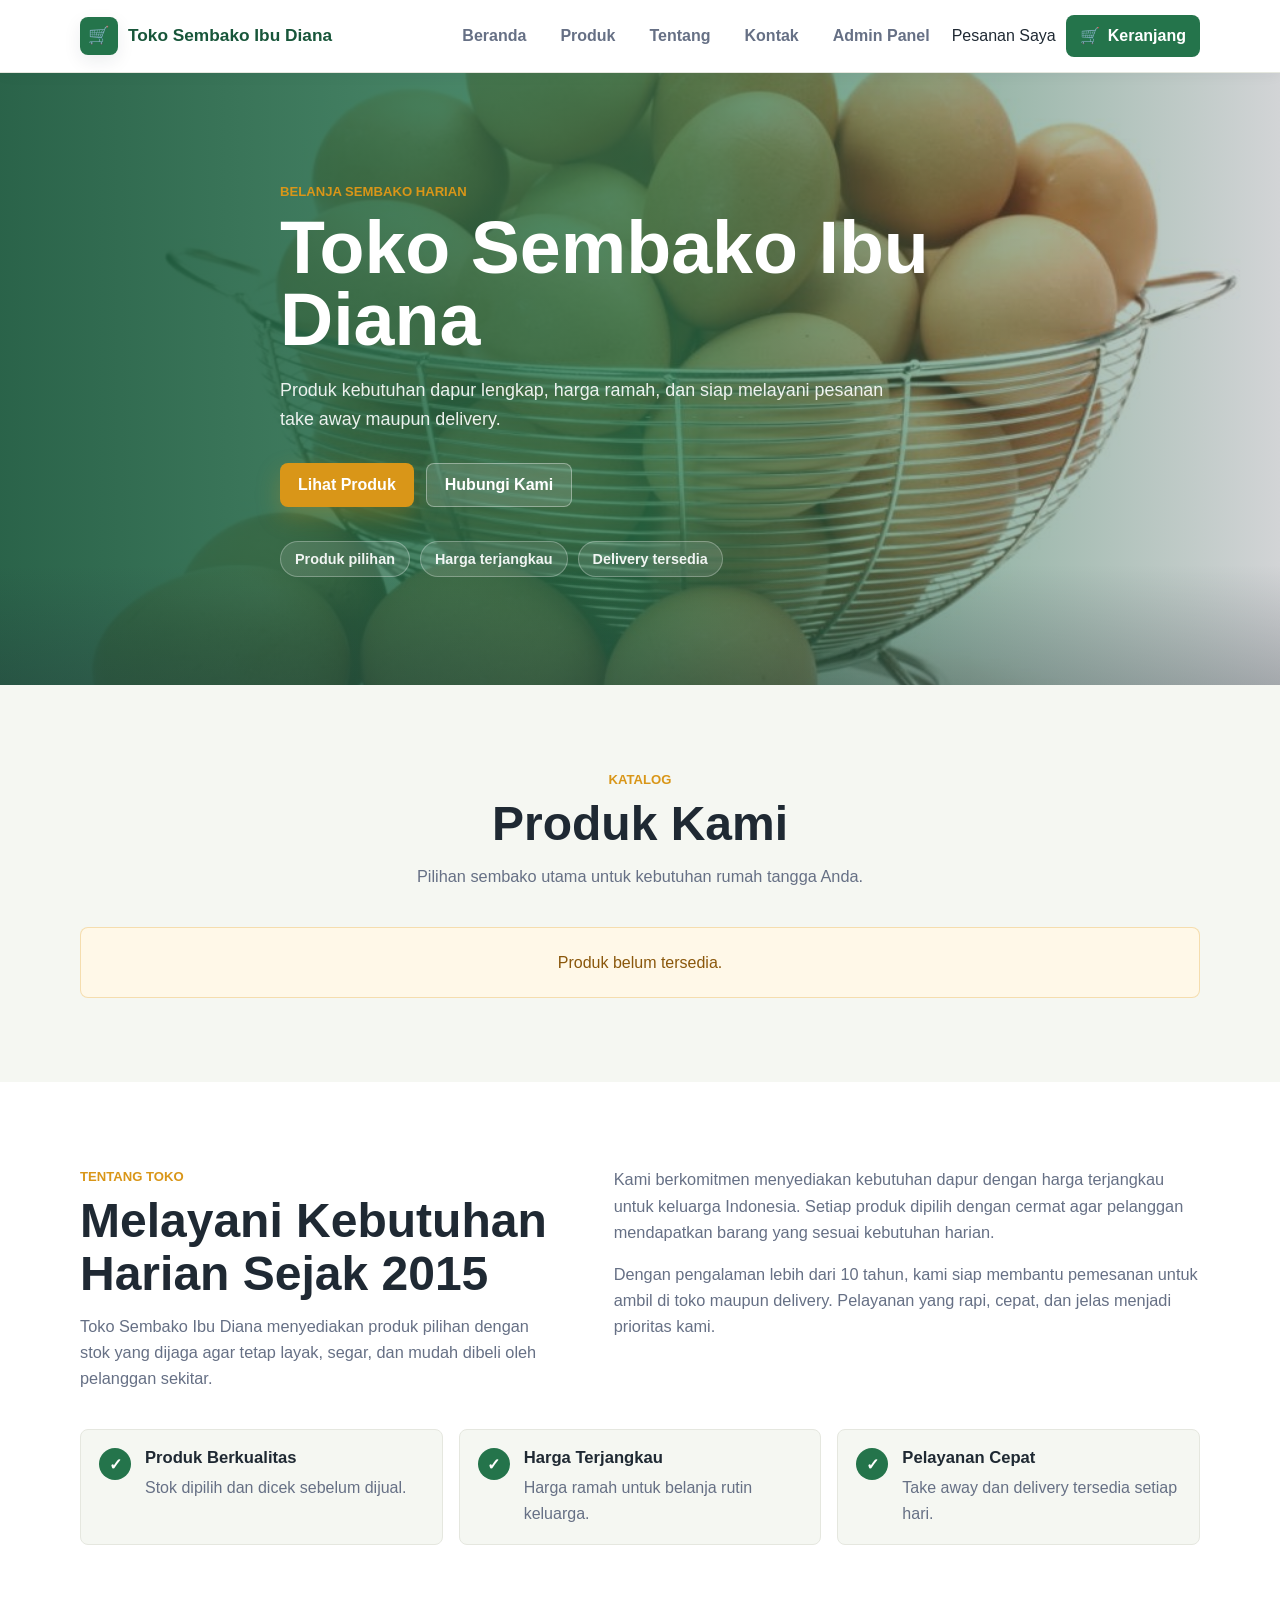
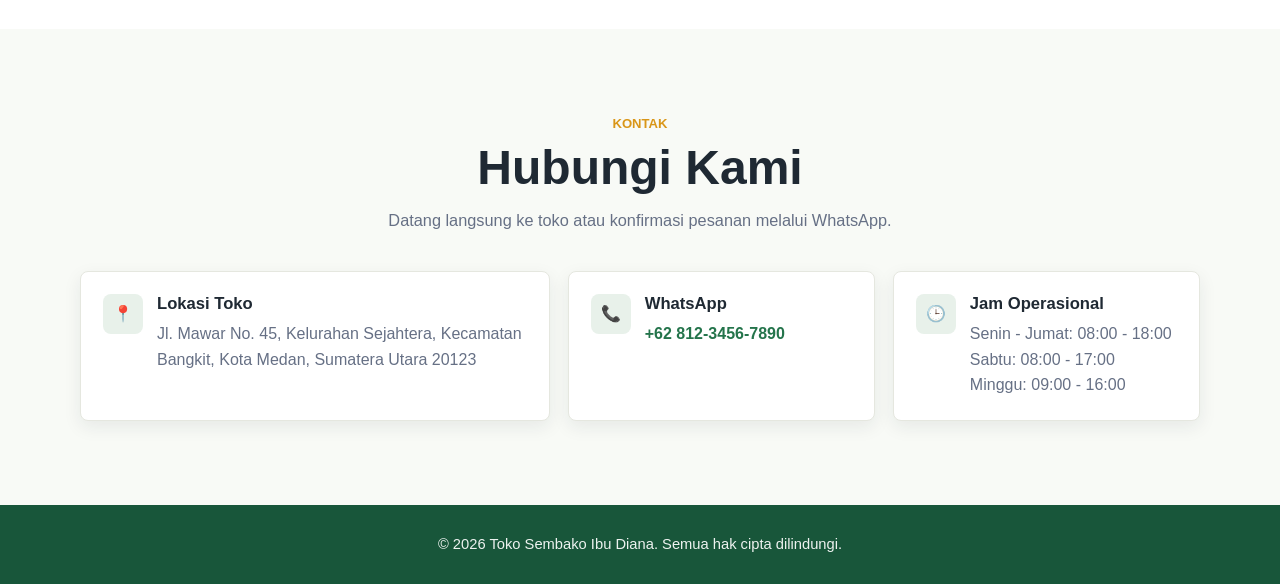
==== index.html @ 342a2994 "initial Commit" ====
<!DOCTYPE html>
<html lang="id">
<head>
    <meta charset="UTF-8">
    <meta name="viewport" content="width=device-width, initial-scale=1.0">
    <title>Toko Sembako Ibu Diana | Kebutuhan Harian Lengkap</title>
    <link rel="stylesheet" href="style.css">
</head>
<body>
    <div id="app"></div>
    <script type="module" src="js/main.js"></script>
</body>
</html>
---- style.css ----
﻿:root {
    --color-primary: #24744b;
    --color-primary-dark: #18563a;
    --color-accent: #d99618;
    --color-accent-dark: #b8750e;
    --color-ink: #1f2933;
    --color-muted: #667085;
    --color-surface: #ffffff;
    --color-soft: #f5f7f2;
    --color-line: #e5e7df;
    --color-danger: #c2413d;
    --shadow-sm: 0 6px 18px rgba(31, 41, 51, 0.08);
    --shadow-md: 0 16px 40px rgba(31, 41, 51, 0.14);
    --radius: 8px;
    --transition: 180ms ease;
}

* {
    box-sizing: border-box;
    margin: 0;
    padding: 0;
}

html {
    scroll-behavior: smooth;
}

body {
    min-height: 100vh;
    color: var(--color-ink);
    background: var(--color-surface);
    font-family: "Segoe UI", Tahoma, Geneva, Verdana, sans-serif;
    line-height: 1.6;
}

body.modal-open {
    overflow: hidden;
}

img {
    display: block;
    max-width: 100%;
}

a {
    color: inherit;
}

button,
input,
textarea {
    font: inherit;
}

button {
    cursor: pointer;
}

:focus-visible {
    outline: 3px solid rgba(217, 150, 24, 0.45);
    outline-offset: 3px;
}

.container {
    width: min(1120px, calc(100% - 32px));
    margin-inline: auto;
}

.navbar {
    position: sticky;
    top: 0;
    z-index: 50;
    background: rgba(255, 255, 255, 0.96);
    border-bottom: 1px solid var(--color-line);
    box-shadow: 0 1px 14px rgba(31, 41, 51, 0.06);
    backdrop-filter: blur(16px);
}

.navbar-container {
    width: min(1120px, calc(100% - 32px));
    min-height: 72px;
    margin-inline: auto;
    display: flex;
    align-items: center;
    justify-content: space-between;
    gap: 24px;
}

.navbar-logo {
    display: inline-flex;
    align-items: center;
    gap: 10px;
    color: var(--color-primary-dark);
    font-size: 1.08rem;
    font-weight: 800;
    text-decoration: none;
    white-space: nowrap;
}

.logo-mark {
    width: 38px;
    height: 38px;
    display: grid;
    place-items: center;
    color: #ffffff;
    background: var(--color-primary);
    border-radius: 8px;
    box-shadow: var(--shadow-sm);
}

.nav-menu {
    display: flex;
    align-items: center;
    gap: 10px;
    list-style: none;
}

.nav-link {
    display: inline-flex;
    min-height: 40px;
    align-items: center;
    border-radius: 8px;
    color: var(--color-muted);
    font-weight: 700;
    padding: 0 12px;
    text-decoration: none;
    transition: color var(--transition), background var(--transition);
}

.nav-link:hover {
    color: var(--color-primary-dark);
    background: var(--color-soft);
}

.cart-btn {
    min-height: 42px;
    display: inline-flex;
    align-items: center;
    gap: 8px;
    border: 0;
    border-radius: 8px;
    color: #ffffff;
    background: var(--color-primary);
    padding: 0 14px;
    font-weight: 800;
    transition: background var(--transition), transform var(--transition);
}

.cart-btn:hover {
    background: var(--color-primary-dark);
    transform: translateY(-1px);
}

.cart-badge {
    min-width: 24px;
    height: 24px;
    display: inline-grid;
    place-items: center;
    border-radius: 999px;
    color: var(--color-primary-dark);
    background: #ffffff;
    font-size: 0.78rem;
    font-weight: 900;
    padding: 0 7px;
}

.cart-badge.is-empty {
    display: none;
}

.hero,
.section {
    scroll-margin-top: 92px;
}

.hero {
    min-height: clamp(430px, 68svh, 660px);
    display: flex;
    align-items: center;
    position: relative;
    overflow: hidden;
    color: #ffffff;
    background:
        linear-gradient(90deg, rgba(24, 86, 58, 0.92) 0%, rgba(36, 116, 75, 0.78) 50%, rgba(31, 41, 51, 0.2) 100%),
        url("images/Telur.jpg") center / cover no-repeat;
}

.hero::after {
    content: "";
    position: absolute;
    inset: auto 0 0;
    height: 120px;
    background: linear-gradient(0deg, rgba(31, 41, 51, 0.26), transparent);
    pointer-events: none;
}

.hero-content {
    position: relative;
    z-index: 1;
    max-width: 720px;
    padding: 72px 0;
}

.hero-kicker,
.section-kicker,
.modal-kicker {
    color: var(--color-accent);
    font-size: 0.82rem;
    font-weight: 900;
    text-transform: uppercase;
}

.hero-title {
    max-width: 680px;
    margin-top: 10px;
    font-size: 4.6rem;
    line-height: 0.98;
    font-weight: 900;
}

.hero-subtitle {
    max-width: 620px;
    margin-top: 20px;
    color: rgba(255, 255, 255, 0.9);
    font-size: 1.12rem;
}

.hero-actions {
    display: flex;
    flex-wrap: wrap;
    gap: 12px;
    margin-top: 30px;
}

.hero-highlights {
    display: flex;
    flex-wrap: wrap;
    gap: 10px;
    margin-top: 34px;
}

.hero-highlights span {
    display: inline-flex;
    min-height: 36px;
    align-items: center;
    border: 1px solid rgba(255, 255, 255, 0.28);
    border-radius: 999px;
    color: rgba(255, 255, 255, 0.92);
    background: rgba(255, 255, 255, 0.12);
    padding: 0 14px;
    font-size: 0.9rem;
    font-weight: 700;
}

.btn {
    min-height: 44px;
    display: inline-flex;
    align-items: center;
    justify-content: center;
    border: 0;
    border-radius: 8px;
    padding: 0 18px;
    font-weight: 800;
    text-decoration: none;
    transition: background var(--transition), border-color var(--transition), color var(--transition), transform var(--transition), box-shadow var(--transition);
}

.btn:hover {
    transform: translateY(-1px);
}

.btn-primary {
    color: #ffffff;
    background: var(--color-accent);
    box-shadow: 0 10px 24px rgba(217, 150, 24, 0.28);
}

.btn-primary:hover {
    background: var(--color-accent-dark);
}

.btn-ghost {
    color: #ffffff;
    background: rgba(255, 255, 255, 0.14);
    border: 1px solid rgba(255, 255, 255, 0.36);
}

.btn-ghost:hover {
    background: rgba(255, 255, 255, 0.22);
}

.btn-secondary {
    color: var(--color-ink);
    background: var(--color-soft);
    border: 1px solid var(--color-line);
}

.btn-secondary:hover {
    background: #ecefe7;
}

.btn-order {
    width: 100%;
    color: #ffffff;
    background: var(--color-primary);
}

.btn-order:hover {
    background: var(--color-primary-dark);
}

.btn-order.disabled,
.btn-order:disabled {
    background: var(--color-muted) !important;
    color: rgba(255, 255, 255, 0.7) !important;
    cursor: not-allowed !important;
    transform: none !important;
    box-shadow: none !important;
}

.section {
    padding: 84px 0;
}

.section-heading {
    max-width: 680px;
    margin: 0 auto 38px;
    text-align: center;
}

.section-heading.align-left {
    margin: 0;
    text-align: left;
}

.section-title {
    margin-top: 8px;
    color: var(--color-ink);
    font-size: 3rem;
    line-height: 1.1;
    font-weight: 900;
}

.section-subtitle {
    margin-top: 12px;
    color: var(--color-muted);
    font-size: 1.02rem;
}

.products {
    background: var(--color-soft);
}

.products-grid {
    display: grid;
    grid-template-columns: repeat(3, minmax(0, 1fr));
    gap: 20px;
}

.state-message {
    grid-column: 1 / -1;
    padding: 22px;
    border: 1px solid var(--color-line);
    border-radius: 8px;
    color: var(--color-muted);
    background: var(--color-surface);
    text-align: center;
}

.state-error {
    border-color: rgba(194, 65, 61, 0.26);
    color: #9f2d2a;
    background: #fff4f3;
}

.state-warning {
    border-color: rgba(217, 150, 24, 0.28);
    color: #8a570b;
    background: #fff8e8;
}

.app-fatal {
    position: fixed;
    top: 12px;
    left: 50%;
    z-index: 120;
    width: min(520px, calc(100% - 24px));
    transform: translateX(-50%);
    border: 1px solid rgba(194, 65, 61, 0.28);
    border-radius: 8px;
    color: #9f2d2a;
    background: #fff4f3;
    box-shadow: var(--shadow-md);
    padding: 14px 16px;
    font-weight: 800;
    text-align: center;
}

.product-card {
    min-width: 0;
    display: flex;
    flex-direction: column;
    overflow: hidden;
    border: 1px solid var(--color-line);
    border-radius: var(--radius);
    background: var(--color-surface);
    box-shadow: var(--shadow-sm);
    transition: transform var(--transition), box-shadow var(--transition), border-color var(--transition);
}

.product-card:hover {
    border-color: rgba(36, 116, 75, 0.25);
    box-shadow: var(--shadow-md);
    transform: translateY(-4px);
}

.product-image {
    aspect-ratio: 4 / 3;
    overflow: hidden;
    background: #edf1e9;
}

.product-image img {
    width: 100%;
    height: 100%;
    object-fit: cover;
    transition: transform 240ms ease;
}

.product-card:hover .product-image img {
    transform: scale(1.04);
}

.product-info {
    flex: 1;
    display: flex;
    flex-direction: column;
    padding: 18px;
}

.product-tag {
    width: fit-content;
    border-radius: 999px;
    color: var(--color-primary-dark);
    background: #e8f1ea;
    padding: 4px 10px;
    font-size: 0.78rem;
    font-weight: 800;
}

.product-meta-row {
    display: flex;
    align-items: center;
    justify-content: space-between;
    gap: 8px;
    margin-bottom: 10px;
}

.product-stock-badge {
    font-size: 0.78rem;
    font-weight: 800;
    padding: 4px 10px;
    border-radius: 999px;
    white-space: nowrap;
}

.stock-status-ok {
    color: var(--color-primary-dark);
    background: #e8f1ea;
}

.stock-status-low {
    color: #8a570b;
    background: #fff4cf;
}

.stock-status-empty {
    color: var(--color-danger);
    background: #fff0ef;
}

.product-name {
    min-height: 58px;
    color: var(--color-ink);
    font-size: 1.12rem;
    line-height: 1.3;
    font-weight: 800;
}

.product-price {
    margin: 14px 0 18px;
    color: var(--color-primary);
    font-size: 1.35rem;
    font-weight: 900;
}

.about {
    background: var(--color-surface);
}

.about-layout {
    display: grid;
    grid-template-columns: minmax(0, 0.9fr) minmax(0, 1.1fr);
    gap: 38px 54px;
    align-items: start;
}

.about-content {
    display: grid;
    gap: 16px;
    color: var(--color-muted);
    font-size: 1.02rem;
}

.feature-list {
    grid-column: 1 / -1;
    display: grid;
    grid-template-columns: repeat(3, minmax(0, 1fr));
    gap: 16px;
}

.feature {
    min-width: 0;
    display: flex;
    gap: 14px;
    padding: 18px;
    border: 1px solid var(--color-line);
    border-radius: var(--radius);
    background: var(--color-soft);
}

.feature-icon {
    width: 32px;
    height: 32px;
    flex: 0 0 32px;
    display: grid;
    place-items: center;
    border-radius: 999px;
    color: #ffffff;
    background: var(--color-primary);
    font-weight: 900;
}

.feature h3,
.contact-item h3,
.checkout-section h3 {
    color: var(--color-ink);
    font-size: 1.04rem;
    line-height: 1.25;
}

.feature p,
.contact-item p {
    margin-top: 6px;
    color: var(--color-muted);
}

.contact {
    background: #f8faf6;
}

.contact-grid {
    display: grid;
    grid-template-columns: 1.3fr 0.85fr 0.85fr;
    gap: 18px;
}

.contact-item {
    min-width: 0;
    display: flex;
    gap: 14px;
    padding: 22px;
    border: 1px solid var(--color-line);
    border-radius: var(--radius);
    background: var(--color-surface);
    box-shadow: var(--shadow-sm);
}

.contact-icon {
    width: 40px;
    height: 40px;
    flex: 0 0 40px;
    display: grid;
    place-items: center;
    border-radius: 8px;
    color: var(--color-primary-dark);
    background: #e8f1ea;
}

.contact-link {
    color: var(--color-primary);
    font-weight: 800;
    text-decoration: none;
}

.contact-link:hover {
    color: var(--color-primary-dark);
    text-decoration: underline;
}

.footer {
    color: rgba(255, 255, 255, 0.92);
    background: var(--color-primary-dark);
    padding: 28px 0;
    text-align: center;
}

.footer p {
    font-size: 0.92rem;
}

.modal-overlay {
    position: fixed;
    inset: 0;
    z-index: 80;
    display: none;
    background: rgba(15, 23, 42, 0.54);
}

.modal-overlay.active {
    display: block;
}

.modal {
    position: fixed;
    inset: 0;
    z-index: 90;
    display: none;
    align-items: center;
    justify-content: center;
    padding: 18px;
}

.modal.active {
    display: flex;
}

.modal-content {
    width: min(640px, 100%);
    max-height: min(860px, calc(100svh - 36px));
    overflow: hidden;
    display: flex;
    flex-direction: column;
    border-radius: var(--radius);
    background: var(--color-surface);
    box-shadow: var(--shadow-md);
    animation: modalIn 180ms ease;
}

@keyframes modalIn {
    from {
        opacity: 0;
        transform: translateY(10px);
    }
    to {
        opacity: 1;
        transform: translateY(0);
    }
}

.modal-header {
    display: flex;
    align-items: center;
    justify-content: space-between;
    gap: 16px;
    padding: 22px 24px;
    border-bottom: 1px solid var(--color-line);
}

.modal-header h2 {
    margin-top: 2px;
    color: var(--color-ink);
    font-size: 1.45rem;
    line-height: 1.2;
}

.modal-close {
    width: 40px;
    height: 40px;
    border: 0;
    border-radius: 8px;
    color: var(--color-muted);
    background: var(--color-soft);
    font-size: 1.7rem;
    line-height: 1;
    transition: color var(--transition), background var(--transition);
}

.modal-close:hover {
    color: var(--color-ink);
    background: #ecefe7;
}

.modal-body {
    overflow-y: auto;
    padding: 22px 24px;
}

.modal-footer {
    display: flex;
    justify-content: flex-end;
    gap: 12px;
    padding: 18px 24px;
    border-top: 1px solid var(--color-line);
    background: #fafbf8;
}

.checkout-section {
    padding-bottom: 22px;
    margin-bottom: 22px;
    border-bottom: 1px solid var(--color-line);
}

.checkout-section:last-child {
    margin-bottom: 0;
    border-bottom: 0;
}

.cart-items {
    display: grid;
    gap: 10px;
    margin-top: 14px;
}

.cart-empty {
    padding: 18px;
    border-radius: 8px;
    color: var(--color-muted);
    background: var(--color-soft);
    text-align: center;
}

.cart-item {
    display: grid;
    grid-template-columns: 56px minmax(0, 1fr) auto;
    gap: 12px;
    align-items: center;
    padding: 14px;
    border: 1px solid var(--color-line);
    border-radius: 8px;
    background: #fbfcf8;
}

.cart-item-image {
    width: 56px;
    height: 56px;
    border-radius: 8px;
    object-fit: cover;
    background: var(--color-soft);
}

.cart-item-name {
    color: var(--color-ink);
    font-weight: 800;
}

.cart-item-price {
    margin-top: 4px;
    color: var(--color-muted);
    font-size: 0.92rem;
}

.cart-actions {
    display: flex;
    align-items: center;
    gap: 6px;
}

.qty-btn,
.remove-btn {
    width: 34px;
    height: 34px;
    display: grid;
    place-items: center;
    border: 1px solid var(--color-line);
    border-radius: 8px;
    color: var(--color-ink);
    background: #ffffff;
    font-weight: 900;
    transition: border-color var(--transition), background var(--transition), color var(--transition);
}

.qty-btn:hover {
    border-color: var(--color-primary);
    background: #edf6ef;
}

.remove-btn {
    color: var(--color-danger);
}

.remove-btn:hover {
    border-color: rgba(194, 65, 61, 0.35);
    background: #fff1f0;
}

.cart-qty {
    min-width: 32px;
    color: var(--color-ink);
    font-weight: 900;
    text-align: center;
}

.cart-total {
    display: flex;
    justify-content: space-between;
    gap: 16px;
    margin-top: 14px;
    padding: 16px;
    border-radius: 8px;
    color: #ffffff;
    background: var(--color-primary);
    font-size: 1.08rem;
}

.radio-group {
    display: grid;
    gap: 10px;
    margin-top: 14px;
}

.radio-label {
    display: flex;
    align-items: center;
    gap: 12px;
    min-height: 52px;
    border: 1px solid var(--color-line);
    border-radius: 8px;
    background: #ffffff;
    padding: 0 14px;
    color: var(--color-ink);
    font-weight: 700;
    transition: border-color var(--transition), background var(--transition);
}

.radio-label:hover {
    border-color: rgba(36, 116, 75, 0.4);
    background: #f2f8f3;
}

.radio-label input {
    width: 18px;
    height: 18px;
    accent-color: var(--color-primary);
}

.radio-label input:checked + span {
    color: var(--color-primary-dark);
}

.form-input {
    width: 100%;
    min-height: 112px;
    margin-top: 14px;
    resize: vertical;
    border: 1px solid var(--color-line);
    border-radius: 8px;
    color: var(--color-ink);
    background: #ffffff;
    padding: 14px;
}

.form-input:focus {
    border-color: var(--color-primary);
    outline: 3px solid rgba(36, 116, 75, 0.12);
}

.toast {
    position: fixed;
    right: 18px;
    bottom: 18px;
    z-index: 110;
    max-width: min(360px, calc(100% - 36px));
    display: none;
    border-radius: 8px;
    color: #ffffff;
    background: var(--color-ink);
    box-shadow: var(--shadow-md);
    padding: 14px 16px;
    font-weight: 800;
}

.toast-info {
    background: var(--color-ink);
}

.toast-success {
    background: var(--color-primary-dark);
}

.toast-warning {
    color: #3a2b05;
    background: #ffd66b;
}

.toast-error {
    background: var(--color-danger);
}

.toast.active {
    display: block;
    animation: toastIn 180ms ease;
}

@keyframes toastIn {
    from {
        opacity: 0;
        transform: translateY(8px);
    }
    to {
        opacity: 1;
        transform: translateY(0);
    }
}

[hidden] {
    display: none !important;
}

@media (max-width: 900px) {
    .navbar-container {
        min-height: auto;
        align-items: flex-start;
        flex-direction: column;
        padding: 14px 0;
        gap: 14px;
    }

    .nav-menu {
        width: 100%;
        overflow-x: auto;
        padding-bottom: 2px;
    }

    .hero-title {
        font-size: 3.5rem;
    }

    .section-title {
        font-size: 2.5rem;
    }

    .products-grid,
    .feature-list,
    .contact-grid,
    .about-layout {
        grid-template-columns: repeat(2, minmax(0, 1fr));
    }

    .about-layout .section-heading {
        grid-column: 1 / -1;
    }

    .contact-grid .contact-item:first-child {
        grid-column: 1 / -1;
    }
}

@media (max-width: 640px) {
    .container,
    .navbar-container {
        width: min(100% - 24px, 1120px);
    }

    .navbar-logo {
        white-space: normal;
    }

    .nav-menu {
        gap: 8px;
    }

    .nav-link,
    .cart-btn {
        min-height: 38px;
        font-size: 0.92rem;
    }

    .hero {
        min-height: 500px;
        background-position: center;
    }

    .hero-title {
        font-size: 2.45rem;
        line-height: 1.04;
    }

    .hero-content {
        padding: 54px 0;
    }

    .hero-subtitle {
        font-size: 1rem;
    }

    .section {
        padding: 58px 0;
    }

    .section-heading,
    .section-heading.align-left {
        margin-bottom: 28px;
        text-align: left;
    }

    .section-title {
        font-size: 2rem;
    }

    .products-grid,
    .feature-list,
    .contact-grid,
    .about-layout {
        grid-template-columns: 1fr;
    }

    .product-name {
        min-height: auto;
    }

    .feature,
    .contact-item {
        padding: 16px;
    }

    .modal {
        padding: 10px;
        align-items: stretch;
    }

    .modal-content {
        max-height: calc(100svh - 20px);
    }

    .modal-header,
    .modal-body,
    .modal-footer {
        padding-inline: 16px;
    }

    .modal-footer {
        flex-direction: column-reverse;
    }

    .modal-footer .btn {
        width: 100%;
    }

    .cart-item {
        grid-template-columns: 48px minmax(0, 1fr);
    }

    .cart-actions {
        grid-column: 1 / -1;
        justify-content: flex-end;
    }

    .cart-item-image {
        width: 48px;
        height: 48px;
    }

    .toast {
        right: 12px;
        bottom: 12px;
        max-width: calc(100% - 24px);
    }
}
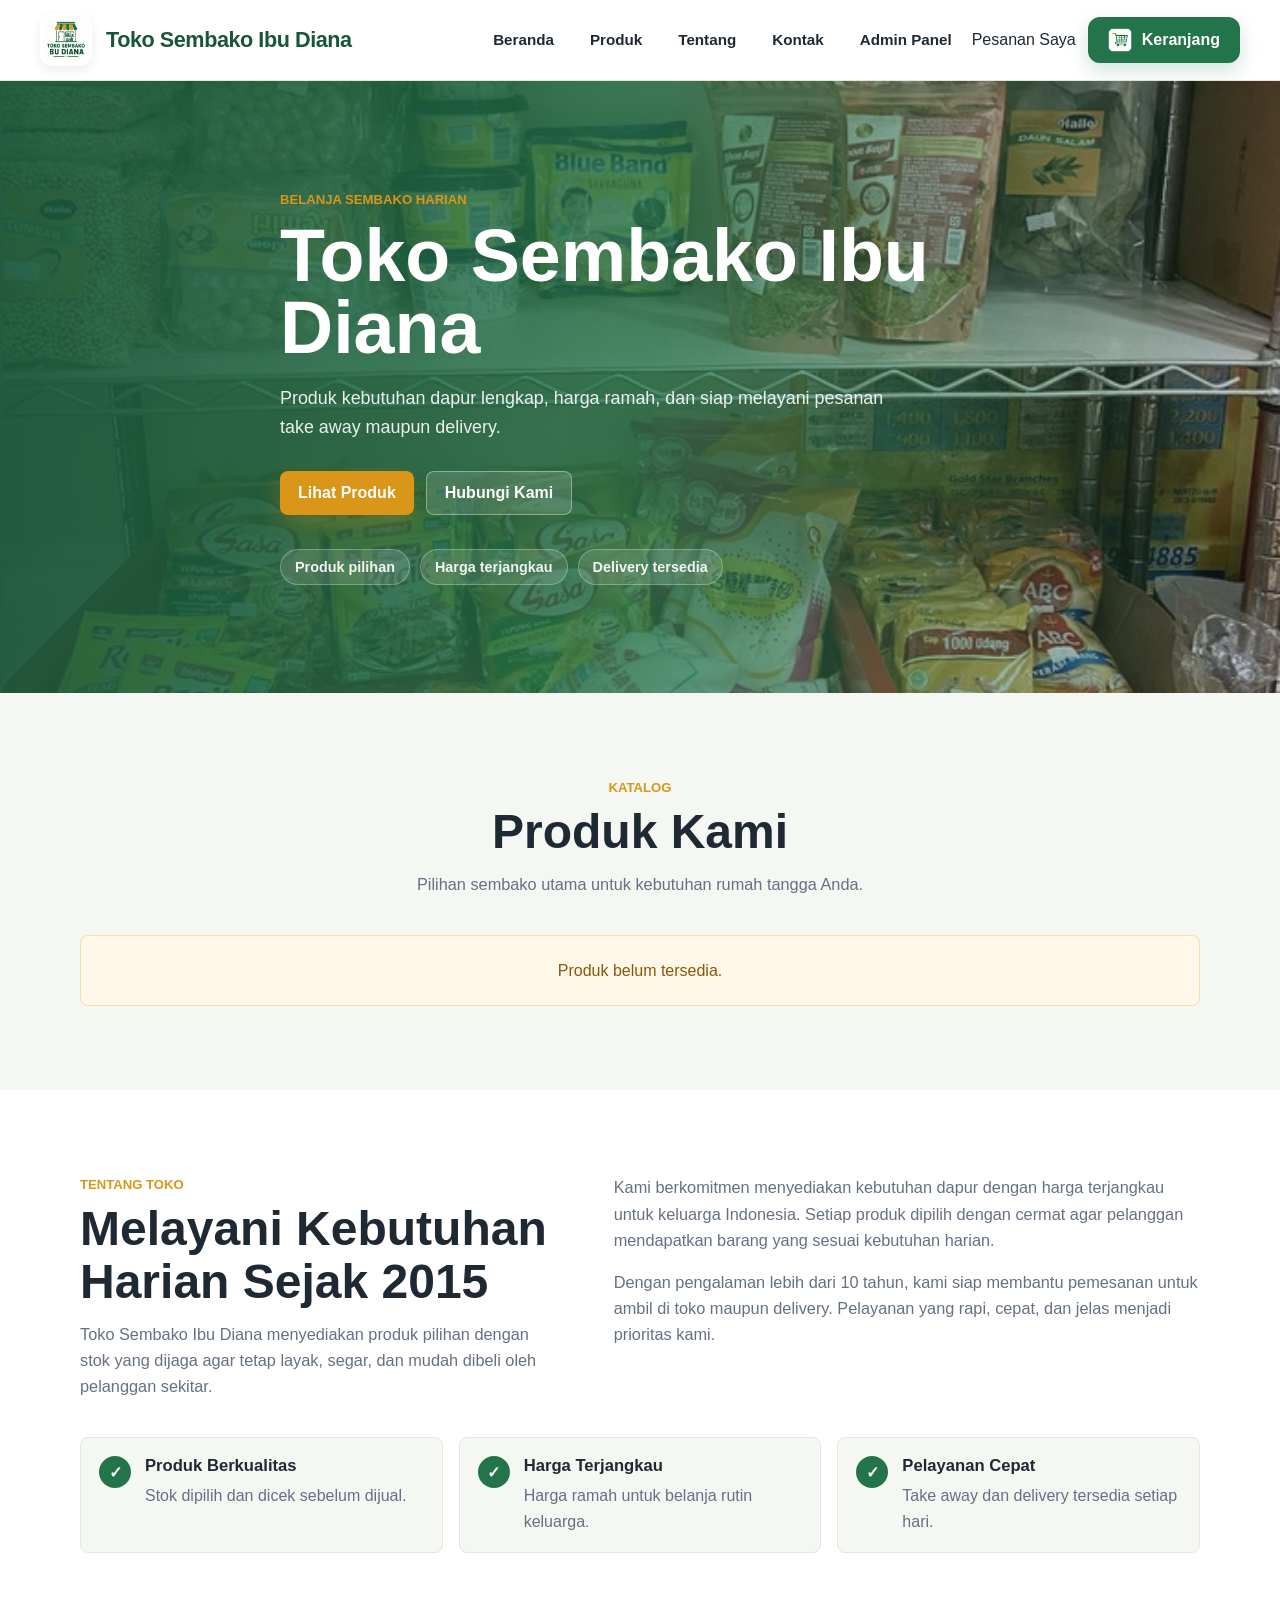
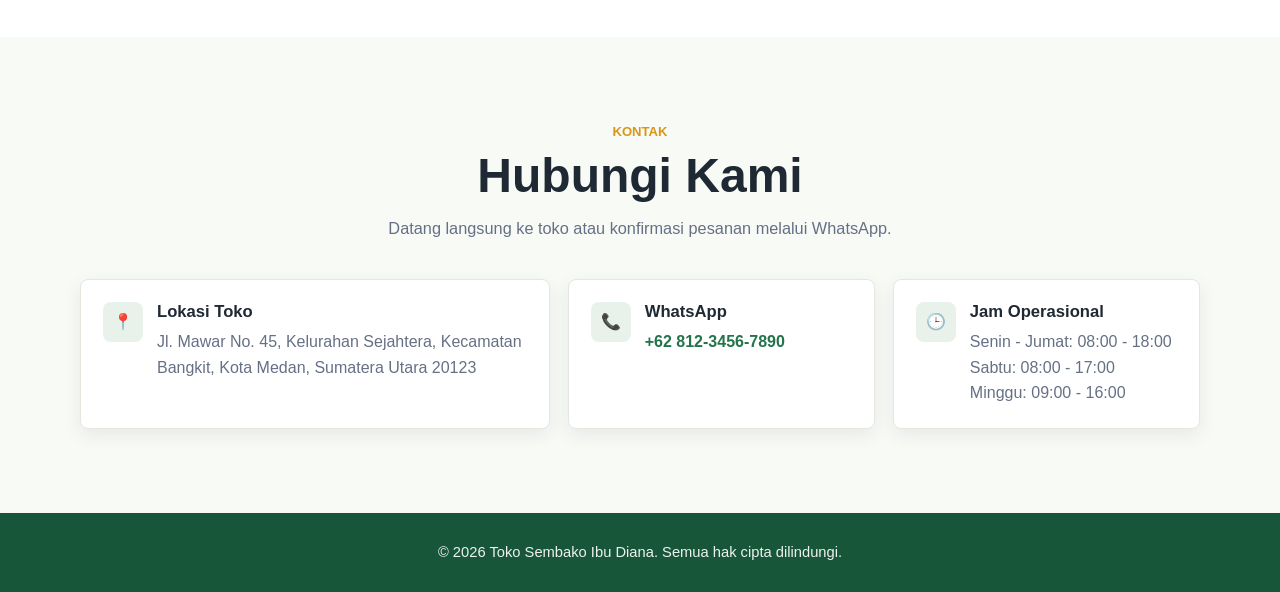
==== commit 0b5bface: "Update : Navbar, Logo, dan Slider Background" ====
--- a/index.html
+++ b/index.html
@@ -4,6 +4,7 @@
     <meta charset="UTF-8">
     <meta name="viewport" content="width=device-width, initial-scale=1.0">
     <title>Toko Sembako Ibu Diana | Kebutuhan Harian Lengkap</title>
+    <link rel="icon" type="image/png" href="images/Favicon.png">
     <link rel="stylesheet" href="style.css">
 </head>
 <body>
--- a/style.css
+++ b/style.css
@@ -69,86 +69,103 @@
 .navbar {
     position: sticky;
     top: 0;
-    z-index: 50;
-    background: rgba(255, 255, 255, 0.96);
+    z-index: 100;
+    background: rgba(255, 255, 255, 0.9);
     border-bottom: 1px solid var(--color-line);
-    box-shadow: 0 1px 14px rgba(31, 41, 51, 0.06);
-    backdrop-filter: blur(16px);
+    backdrop-filter: blur(20px);
 }
 
 .navbar-container {
-    width: min(1120px, calc(100% - 32px));
-    min-height: 72px;
+    width: min(1200px, calc(100% - 48px));
+    min-height: 80px;
     margin-inline: auto;
     display: flex;
     align-items: center;
     justify-content: space-between;
-    gap: 24px;
 }
 
 .navbar-logo {
     display: inline-flex;
     align-items: center;
-    gap: 10px;
+    gap: 14px;
     color: var(--color-primary-dark);
-    font-size: 1.08rem;
+    font-size: 1.35rem;
     font-weight: 800;
     text-decoration: none;
-    white-space: nowrap;
+    letter-spacing: -0.02em;
 }
 
 .logo-mark {
-    width: 38px;
-    height: 38px;
-    display: grid;
-    place-items: center;
+    width: 52px;
+    height: 52px;
+    object-fit: contain;
+    border-radius: 12px;
+    background: #ffffff;
+    padding: 2px;
+    box-shadow: 0 4px 12px rgba(0, 0, 0, 0.08);
+}
+
+.nav-menu {
+    display: flex;
+    align-items: center;
+    gap: 4px;
+    list-style: none;
+}
+
+.nav-link {
+    display: inline-flex;
+    min-height: 44px;
+    align-items: center;
+    border-radius: 10px;
+    color: var(--color-ink);
+    font-size: 0.95rem;
+    font-weight: 600;
+    padding: 0 16px;
+    text-decoration: none;
+    transition: all var(--transition);
+}
+
+.nav-link:hover {
+    color: var(--color-primary);
+    background: var(--color-soft);
+}
+
+.nav-link-btn {
+    border-radius: 10px !important;
+    transition: all var(--transition) !important;
+}
+
+.nav-link-btn:hover {
+    background: var(--color-soft) !important;
+    color: var(--color-primary) !important;
+}
+
+.cart-btn {
+    margin-left: 8px;
+    min-height: 46px;
+    display: inline-flex;
+    align-items: center;
+    gap: 10px;
+    border: 0;
+    border-radius: 12px;
     color: #ffffff;
     background: var(--color-primary);
-    border-radius: 8px;
-    box-shadow: var(--shadow-sm);
-}
-
-.nav-menu {
-    display: flex;
-    align-items: center;
-    gap: 10px;
-    list-style: none;
-}
-
-.nav-link {
-    display: inline-flex;
-    min-height: 40px;
-    align-items: center;
-    border-radius: 8px;
-    color: var(--color-muted);
+    padding: 0 20px;
     font-weight: 700;
-    padding: 0 12px;
-    text-decoration: none;
-    transition: color var(--transition), background var(--transition);
-}
-
-.nav-link:hover {
-    color: var(--color-primary-dark);
-    background: var(--color-soft);
-}
-
-.cart-btn {
-    min-height: 42px;
-    display: inline-flex;
-    align-items: center;
-    gap: 8px;
-    border: 0;
-    border-radius: 8px;
-    color: #ffffff;
-    background: var(--color-primary);
-    padding: 0 14px;
-    font-weight: 800;
-    transition: background var(--transition), transform var(--transition);
+    box-shadow: 0 8px 20px rgba(36, 116, 75, 0.2);
+    transition: all var(--transition);
 }
 
 .cart-btn:hover {
     background: var(--color-primary-dark);
-    transform: translateY(-1px);
+    transform: translateY(-2px);
+    box-shadow: 0 12px 28px rgba(36, 116, 75, 0.3);
+}
+
+.cart-icon {
+    width: 24px;
+    height: 24px;
+    object-fit: contain;
 }
 
 .cart-badge {
@@ -180,18 +197,16 @@
     position: relative;
     overflow: hidden;
     color: #ffffff;
-    background:
-        linear-gradient(90deg, rgba(24, 86, 58, 0.92) 0%, rgba(36, 116, 75, 0.78) 50%, rgba(31, 41, 51, 0.2) 100%),
-        url("images/Telur.jpg") center / cover no-repeat;
-}
-
-.hero::after {
+    background-color: var(--color-primary-dark);
+    transition: background-image 1s ease-in-out;
+}
+
+.hero::before {
     content: "";
     position: absolute;
-    inset: auto 0 0;
-    height: 120px;
-    background: linear-gradient(0deg, rgba(31, 41, 51, 0.26), transparent);
-    pointer-events: none;
+    inset: 0;
+    background: linear-gradient(90deg, rgba(24, 86, 58, 0.92) 0%, rgba(36, 116, 75, 0.78) 50%, rgba(31, 41, 51, 0.2) 100%);
+    z-index: 0;
 }
 
 .hero-content {
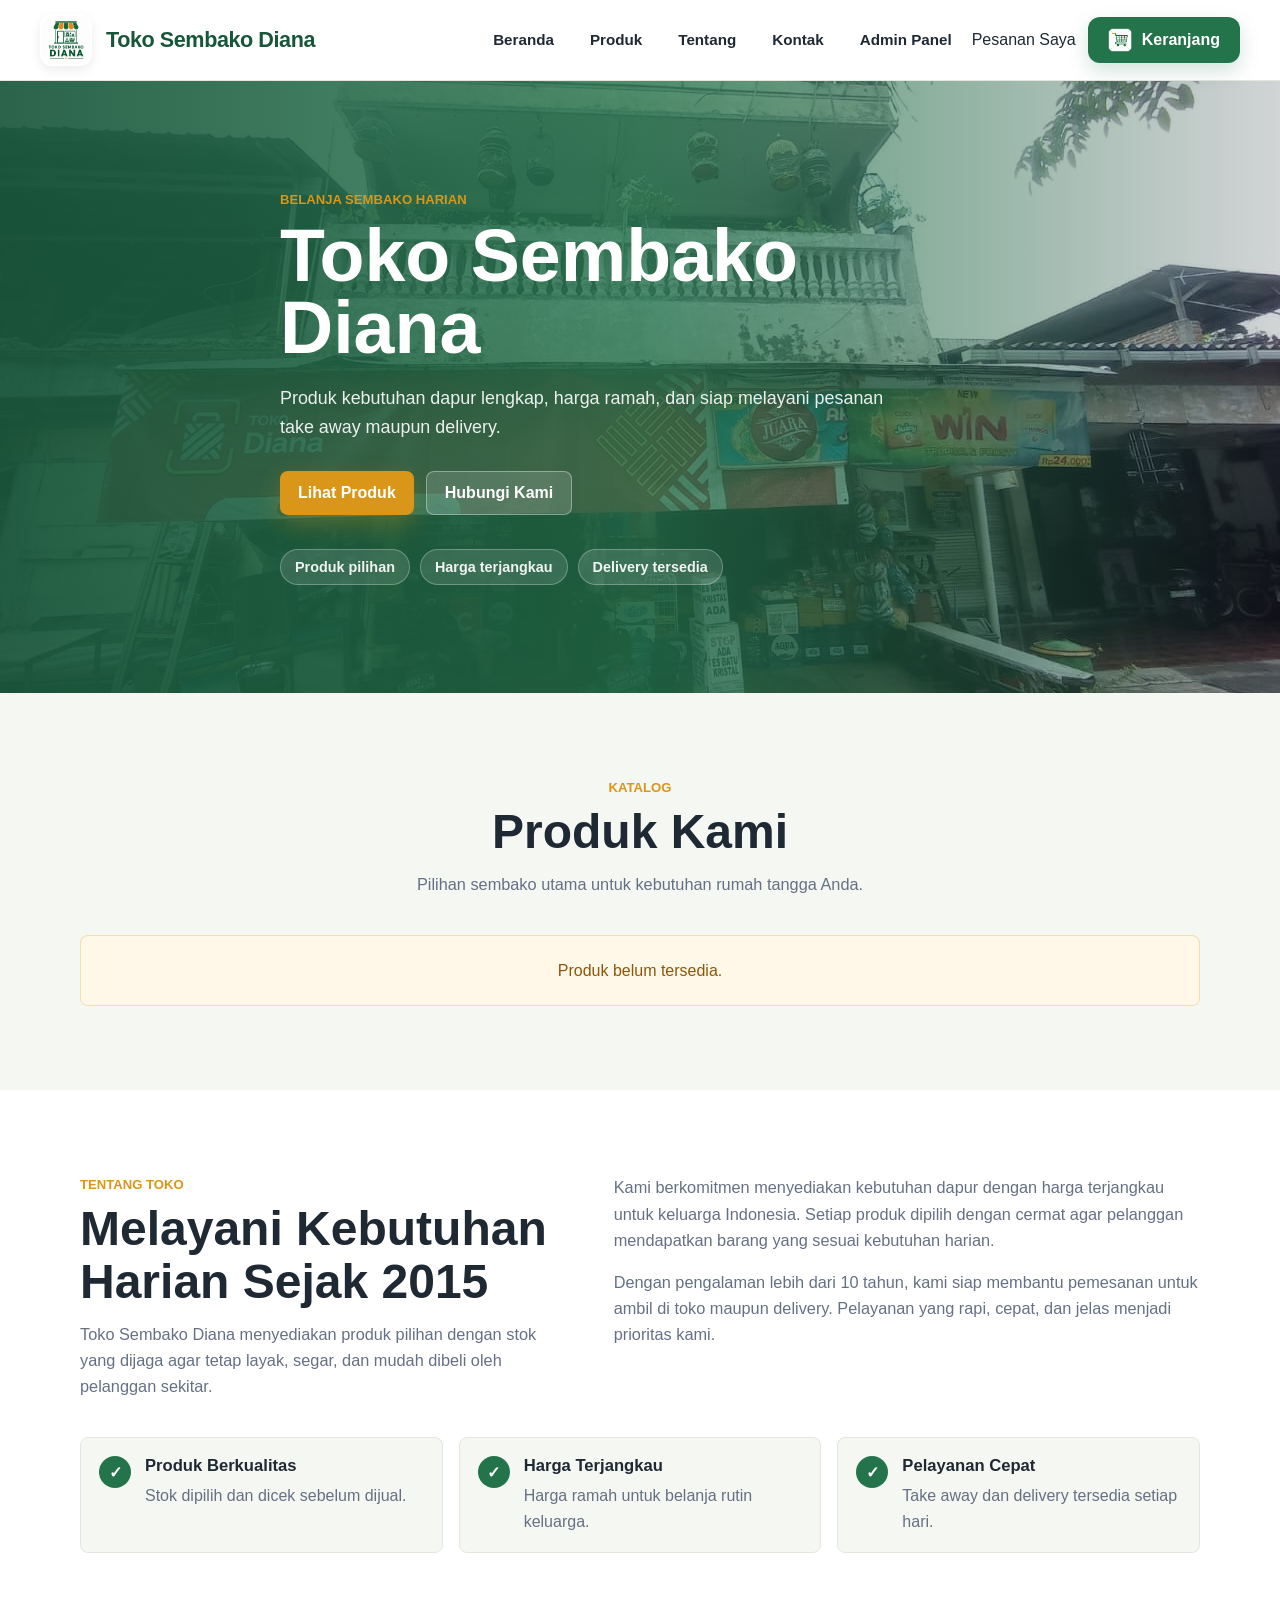
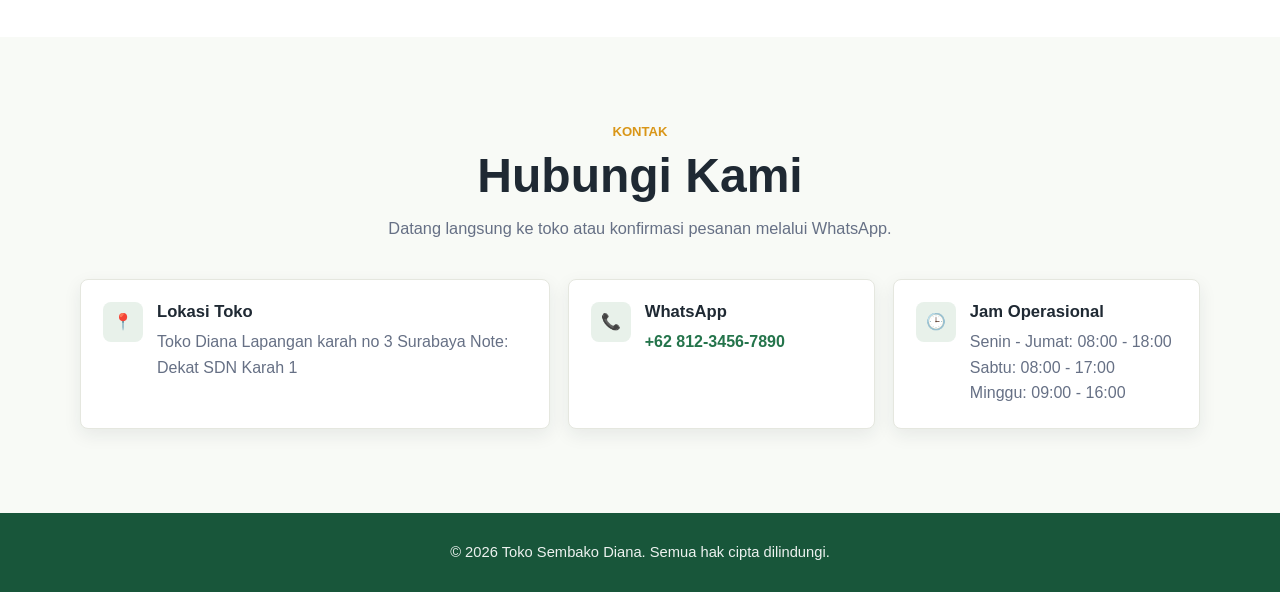
==== commit c76c4627: "update nama dan kontak" ====
--- a/index.html
+++ b/index.html
@@ -3,7 +3,7 @@
 <head>
     <meta charset="UTF-8">
     <meta name="viewport" content="width=device-width, initial-scale=1.0">
-    <title>Toko Sembako Ibu Diana | Kebutuhan Harian Lengkap</title>
+    <title>Toko Sembako Diana | Kebutuhan Harian Lengkap</title>
     <link rel="icon" type="image/png" href="images/Favicon.png">
     <link rel="stylesheet" href="style.css">
 </head>
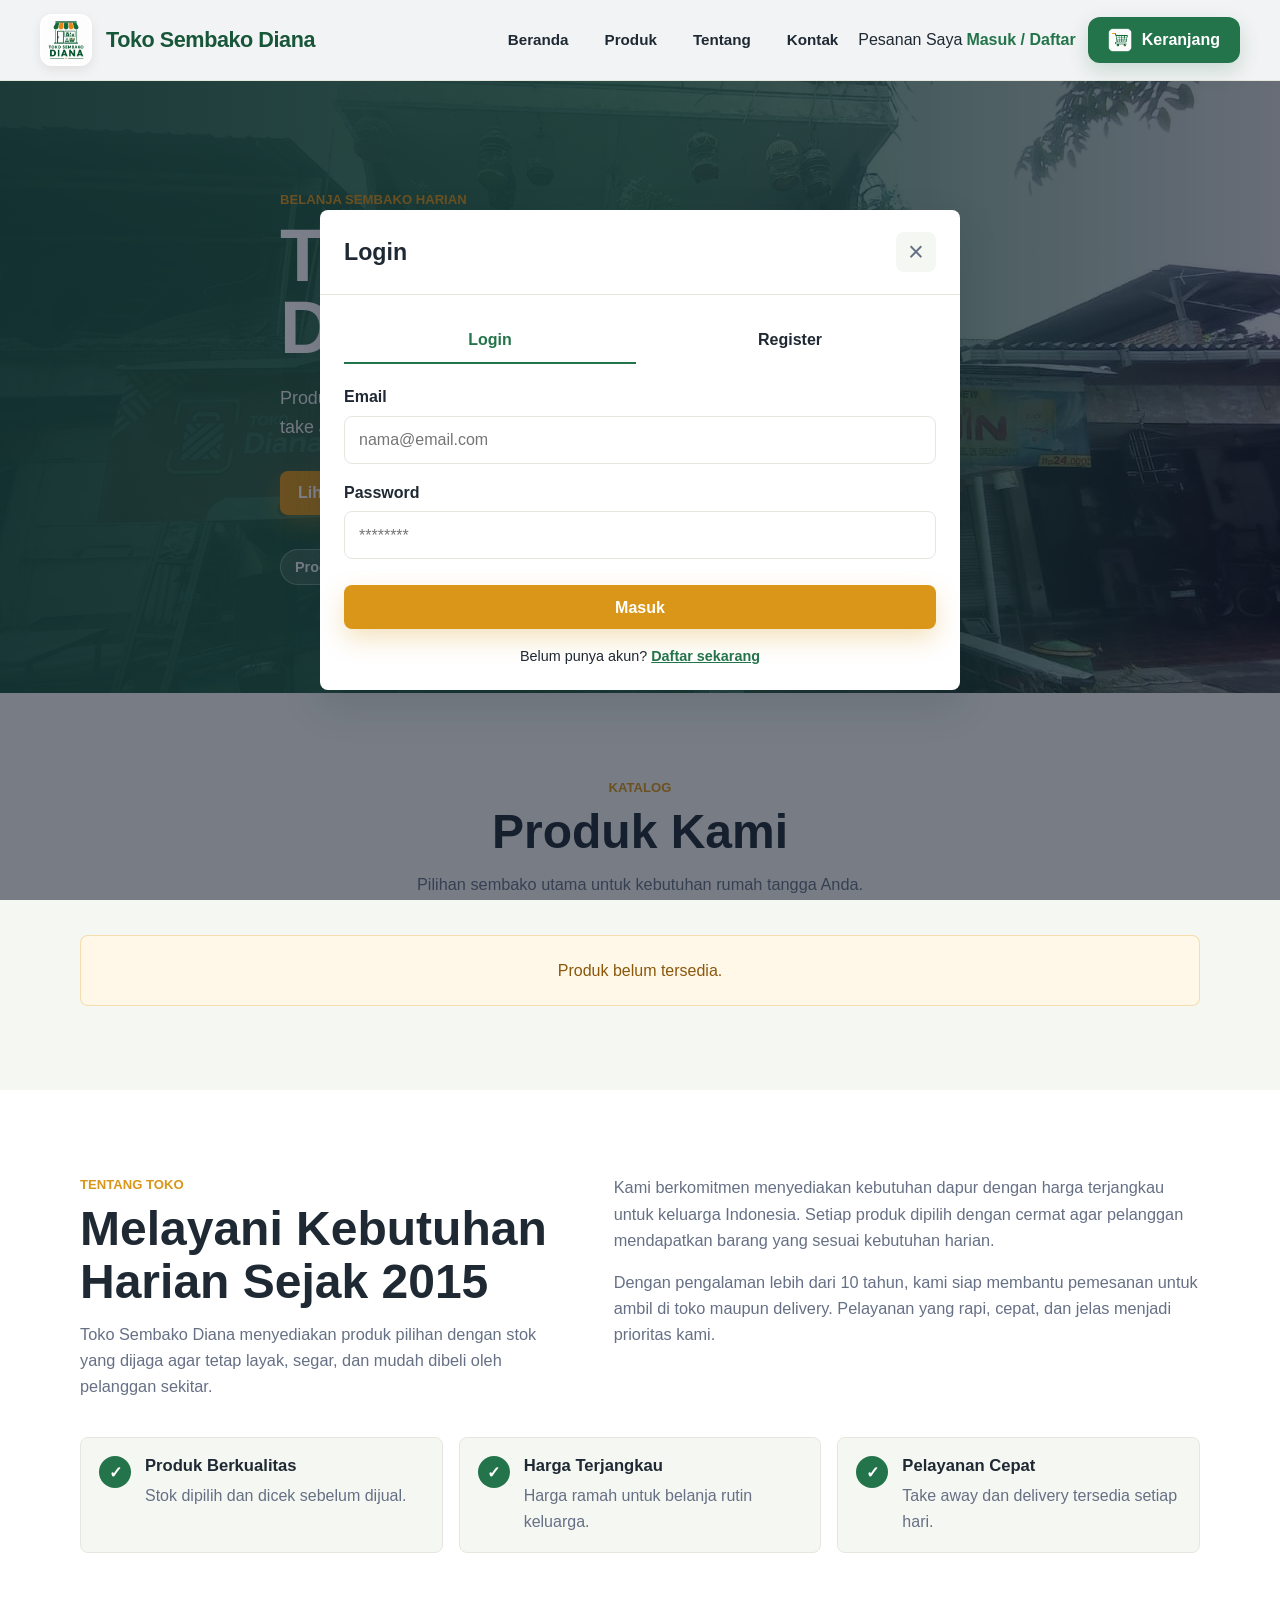
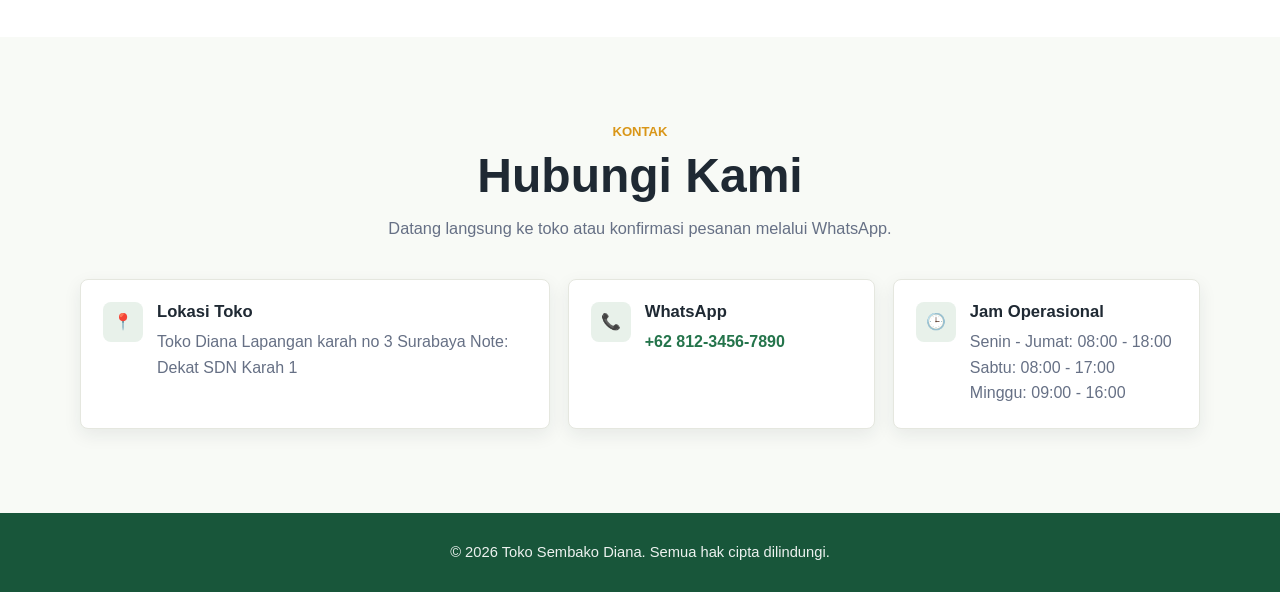
==== commit 648eee7b: "menambahkan autentikasi user dan tabel user" ====
--- a/index.html
+++ b/index.html
@@ -3,12 +3,15 @@
 <head>
     <meta charset="UTF-8">
     <meta name="viewport" content="width=device-width, initial-scale=1.0">
+    <meta name="APP_API_BASE_URL" content="https://projectkp-shendydafiq-backend-production.up.railway.app/api">
+    <meta name="APP_AUTH_BASE_URL" content="http://localhost:3000/api/auth">
     <title>Toko Sembako Diana | Kebutuhan Harian Lengkap</title>
     <link rel="icon" type="image/png" href="images/Favicon.png">
     <link rel="stylesheet" href="style.css">
 </head>
 <body>
     <div id="app"></div>
+    <script src="./env.js"></script>
     <script type="module" src="js/main.js"></script>
 </body>
 </html>
--- a/style.css
+++ b/style.css
@@ -880,6 +880,59 @@
     outline: 3px solid rgba(36, 116, 75, 0.12);
 }
 
+/* Auth Modal Styles */
+.auth-tabs {
+    display: flex;
+    gap: 8px;
+    margin-bottom: 20px;
+}
+
+.auth-tab {
+    flex: 1;
+    padding: 10px;
+    text-align: center;
+    cursor: pointer;
+    border-bottom: 2px solid transparent;
+    font-weight: 700;
+    transition: all var(--transition);
+}
+
+.auth-tab.active {
+    color: var(--color-primary);
+    border-bottom-color: var(--color-primary);
+}
+
+.auth-form-group {
+    margin-bottom: 16px;
+}
+
+.auth-form-group label {
+    display: block;
+    margin-bottom: 6px;
+    font-weight: 600;
+    color: var(--color-ink);
+}
+
+.auth-form-group input {
+    width: 100%;
+    min-height: 48px;
+    padding: 0 14px;
+    border: 1px solid var(--color-line);
+    border-radius: 8px;
+    outline: none;
+}
+
+.auth-form-group input:focus {
+    border-color: var(--color-primary);
+}
+
+.auth-toggle-link {
+    color: var(--color-primary);
+    cursor: pointer;
+    font-weight: 700;
+    text-decoration: underline;
+}
+
 .toast {
     position: fixed;
     right: 18px;
